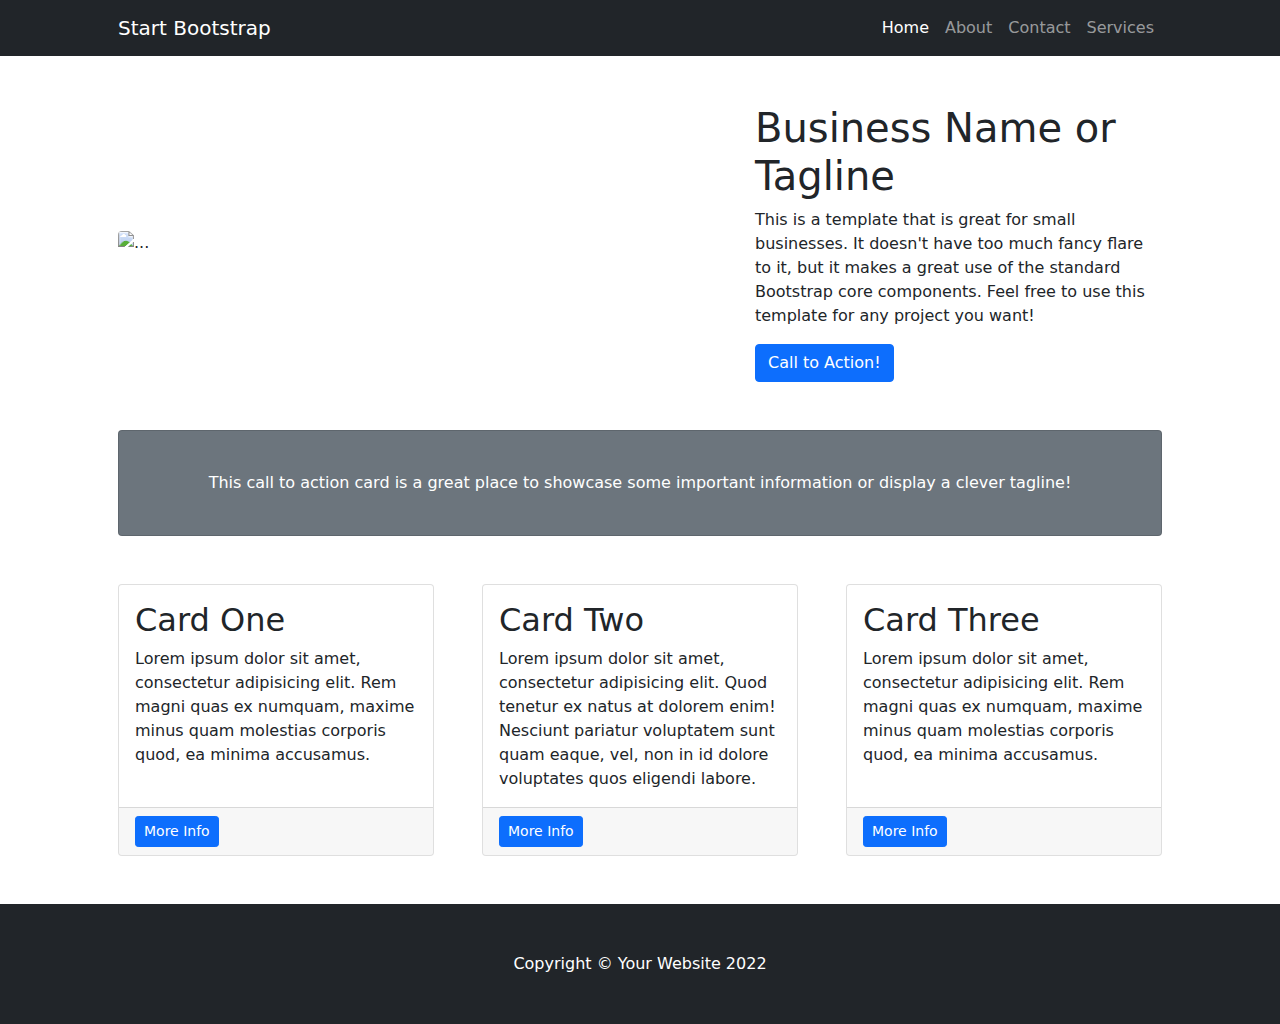
==== docs/index.html @ 7a0186b6 "Try bootstrap theme" ====
<!DOCTYPE html>
<html lang="en">
    <head>
        <meta charset="utf-8" />
        <meta name="viewport" content="width=device-width, initial-scale=1, shrink-to-fit=no" />
        <meta name="description" content="" />
        <meta name="author" content="" />
        <title>Small Business - Start Bootstrap Template</title>
        <!-- Favicon-->
        <link rel="icon" type="image/x-icon" href="assets/favicon.ico" />
        <!-- Core theme CSS (includes Bootstrap)-->
        <link href="css/styles.css" rel="stylesheet" />
    </head>
    <body>
        <!-- Responsive navbar-->
        <nav class="navbar navbar-expand-lg navbar-dark bg-dark">
            <div class="container px-5">
                <a class="navbar-brand" href="#!">Start Bootstrap</a>
                <button class="navbar-toggler" type="button" data-bs-toggle="collapse" data-bs-target="#navbarSupportedContent" aria-controls="navbarSupportedContent" aria-expanded="false" aria-label="Toggle navigation"><span class="navbar-toggler-icon"></span></button>
                <div class="collapse navbar-collapse" id="navbarSupportedContent">
                    <ul class="navbar-nav ms-auto mb-2 mb-lg-0">
                        <li class="nav-item"><a class="nav-link active" aria-current="page" href="#!">Home</a></li>
                        <li class="nav-item"><a class="nav-link" href="#!">About</a></li>
                        <li class="nav-item"><a class="nav-link" href="#!">Contact</a></li>
                        <li class="nav-item"><a class="nav-link" href="#!">Services</a></li>
                    </ul>
                </div>
            </div>
        </nav>
        <!-- Page Content-->
        <div class="container px-4 px-lg-5">
            <!-- Heading Row-->
            <div class="row gx-4 gx-lg-5 align-items-center my-5">
                <div class="col-lg-7"><img class="img-fluid rounded mb-4 mb-lg-0" src="https://dummyimage.com/900x400/dee2e6/6c757d.jpg" alt="..." /></div>
                <div class="col-lg-5">
                    <h1 class="font-weight-light">Business Name or Tagline</h1>
                    <p>This is a template that is great for small businesses. It doesn't have too much fancy flare to it, but it makes a great use of the standard Bootstrap core components. Feel free to use this template for any project you want!</p>
                    <a class="btn btn-primary" href="#!">Call to Action!</a>
                </div>
            </div>
            <!-- Call to Action-->
            <div class="card text-white bg-secondary my-5 py-4 text-center">
                <div class="card-body"><p class="text-white m-0">This call to action card is a great place to showcase some important information or display a clever tagline!</p></div>
            </div>
            <!-- Content Row-->
            <div class="row gx-4 gx-lg-5">
                <div class="col-md-4 mb-5">
                    <div class="card h-100">
                        <div class="card-body">
                            <h2 class="card-title">Card One</h2>
                            <p class="card-text">Lorem ipsum dolor sit amet, consectetur adipisicing elit. Rem magni quas ex numquam, maxime minus quam molestias corporis quod, ea minima accusamus.</p>
                        </div>
                        <div class="card-footer"><a class="btn btn-primary btn-sm" href="#!">More Info</a></div>
                    </div>
                </div>
                <div class="col-md-4 mb-5">
                    <div class="card h-100">
                        <div class="card-body">
                            <h2 class="card-title">Card Two</h2>
                            <p class="card-text">Lorem ipsum dolor sit amet, consectetur adipisicing elit. Quod tenetur ex natus at dolorem enim! Nesciunt pariatur voluptatem sunt quam eaque, vel, non in id dolore voluptates quos eligendi labore.</p>
                        </div>
                        <div class="card-footer"><a class="btn btn-primary btn-sm" href="#!">More Info</a></div>
                    </div>
                </div>
                <div class="col-md-4 mb-5">
                    <div class="card h-100">
                        <div class="card-body">
                            <h2 class="card-title">Card Three</h2>
                            <p class="card-text">Lorem ipsum dolor sit amet, consectetur adipisicing elit. Rem magni quas ex numquam, maxime minus quam molestias corporis quod, ea minima accusamus.</p>
                        </div>
                        <div class="card-footer"><a class="btn btn-primary btn-sm" href="#!">More Info</a></div>
                    </div>
                </div>
            </div>
        </div>
        <!-- Footer-->
        <footer class="py-5 bg-dark">
            <div class="container px-4 px-lg-5"><p class="m-0 text-center text-white">Copyright &copy; Your Website 2022</p></div>
        </footer>
        <!-- Bootstrap core JS-->
        <script src="https://cdn.jsdelivr.net/npm/bootstrap@5.1.3/dist/js/bootstrap.bundle.min.js"></script>
        <!-- Core theme JS-->
        <script src="js/scripts.js"></script>
    </body>
</html>
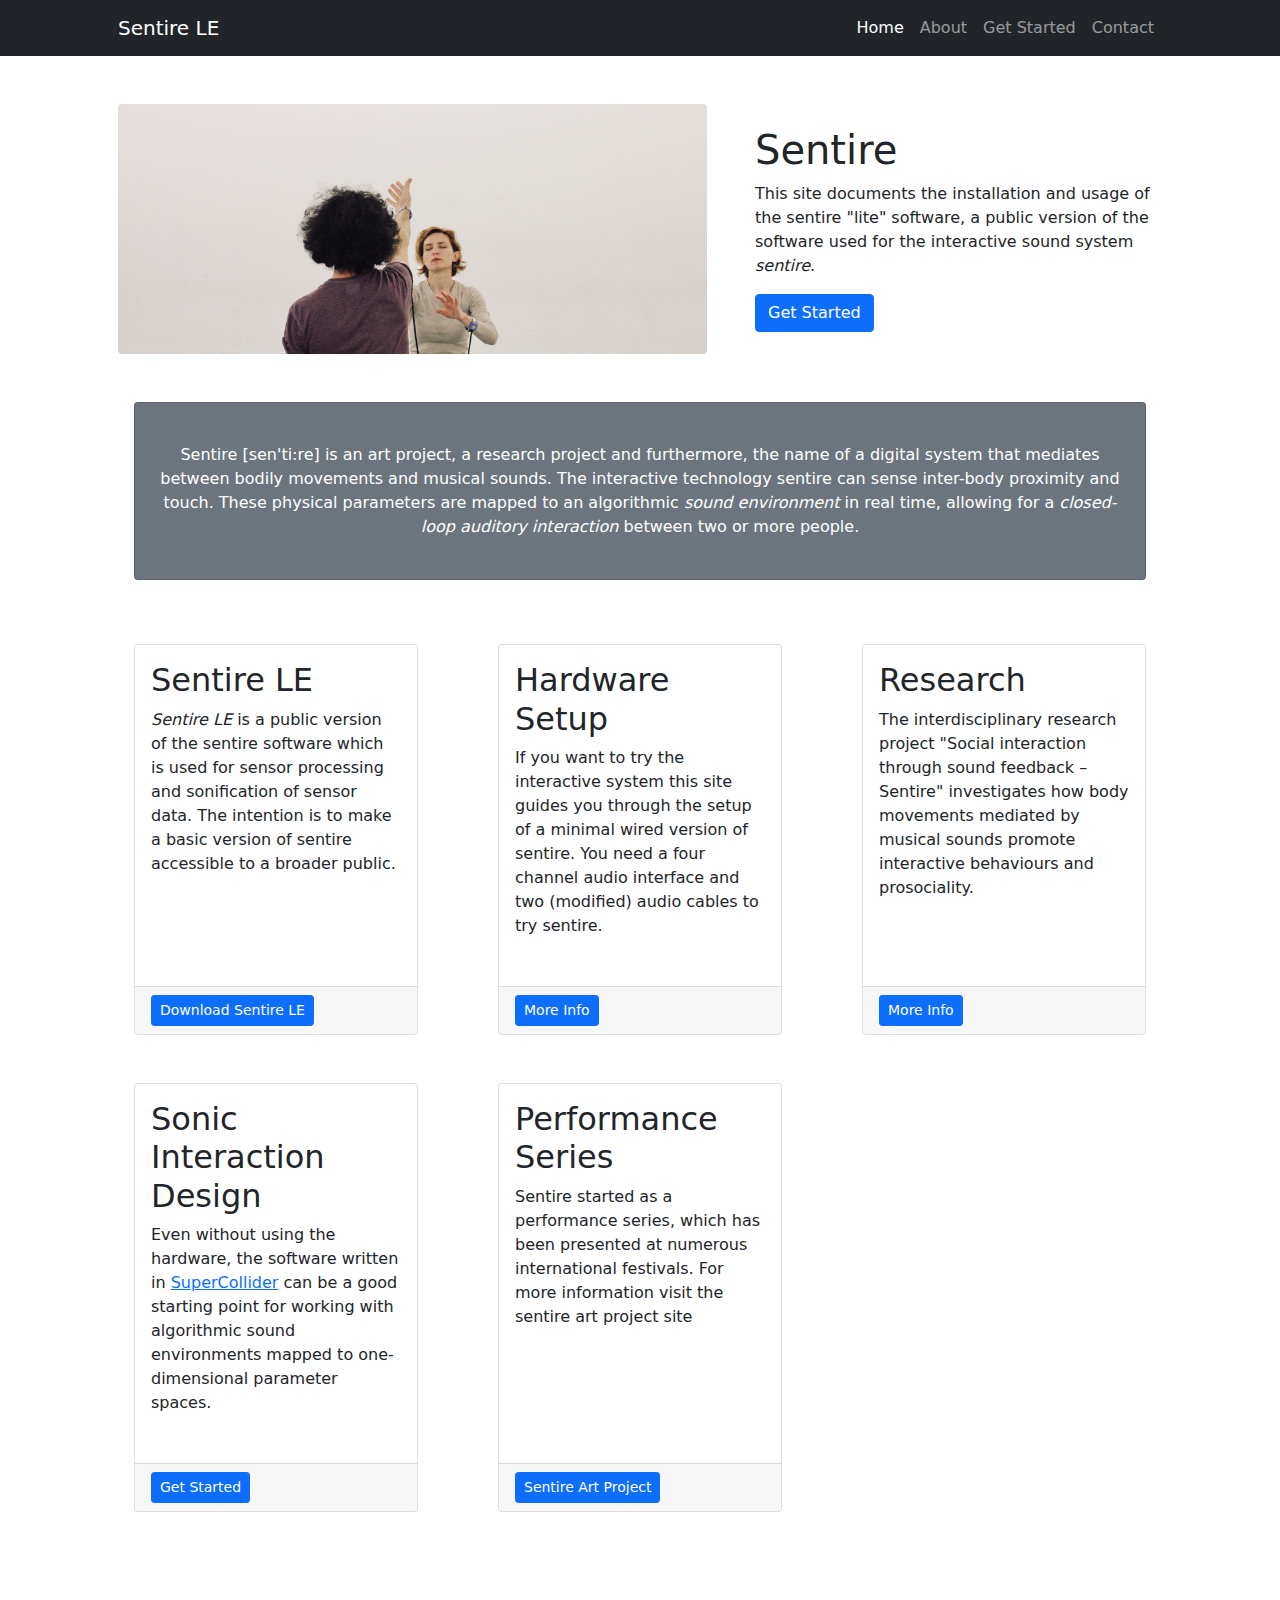
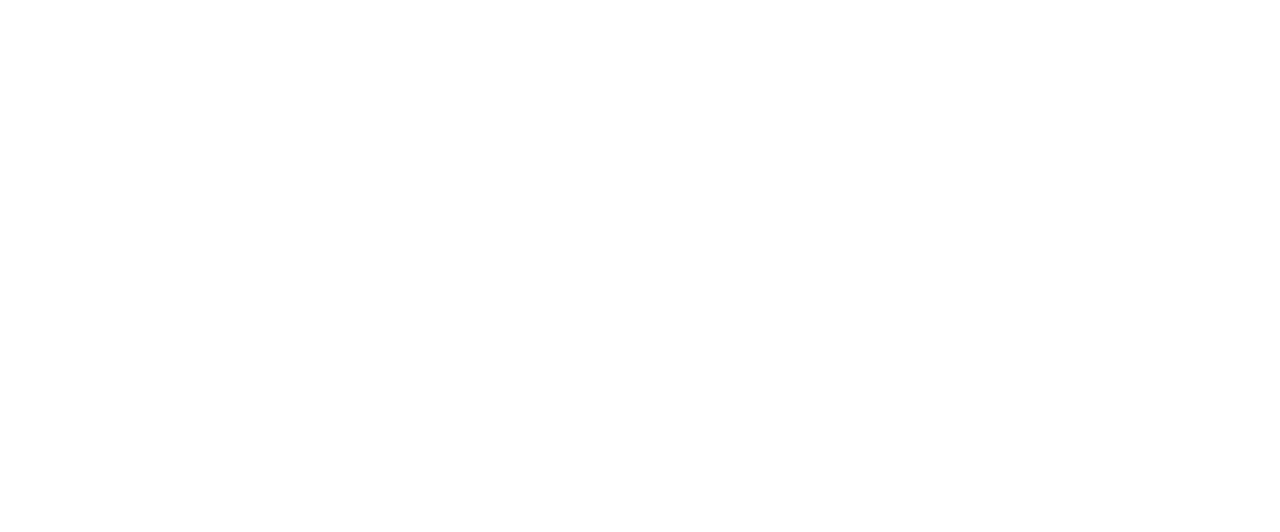
==== commit d215a847: "First simple version of web page, still work in progress" ====
--- a/docs/index.html
+++ b/docs/index.html
@@ -5,7 +5,7 @@
         <meta name="viewport" content="width=device-width, initial-scale=1, shrink-to-fit=no" />
         <meta name="description" content="" />
         <meta name="author" content="" />
-        <title>Small Business - Start Bootstrap Template</title>
+        <title>Sentire</title>
         <!-- Favicon-->
         <link rel="icon" type="image/x-icon" href="assets/favicon.ico" />
         <!-- Core theme CSS (includes Bootstrap)-->
@@ -15,14 +15,14 @@
         <!-- Responsive navbar-->
         <nav class="navbar navbar-expand-lg navbar-dark bg-dark">
             <div class="container px-5">
-                <a class="navbar-brand" href="#!">Start Bootstrap</a>
+                <a class="navbar-brand" href="#!">Sentire LE</a>
                 <button class="navbar-toggler" type="button" data-bs-toggle="collapse" data-bs-target="#navbarSupportedContent" aria-controls="navbarSupportedContent" aria-expanded="false" aria-label="Toggle navigation"><span class="navbar-toggler-icon"></span></button>
                 <div class="collapse navbar-collapse" id="navbarSupportedContent">
                     <ul class="navbar-nav ms-auto mb-2 mb-lg-0">
                         <li class="nav-item"><a class="nav-link active" aria-current="page" href="#!">Home</a></li>
                         <li class="nav-item"><a class="nav-link" href="#!">About</a></li>
+                        <li class="nav-item"><a class="nav-link" href="getting-started.html">Get Started</a></li>
                         <li class="nav-item"><a class="nav-link" href="#!">Contact</a></li>
-                        <li class="nav-item"><a class="nav-link" href="#!">Services</a></li>
                     </ul>
                 </div>
             </div>
@@ -31,24 +31,38 @@
         <div class="container px-4 px-lg-5">
             <!-- Heading Row-->
             <div class="row gx-4 gx-lg-5 align-items-center my-5">
-                <div class="col-lg-7"><img class="img-fluid rounded mb-4 mb-lg-0" src="https://dummyimage.com/900x400/dee2e6/6c757d.jpg" alt="..." /></div>
+                <div class="col-lg-7"><img class="img-fluid rounded mb-4 mb-lg-0" src="assets/sentire_front.jpg" alt="..." /></div>
                 <div class="col-lg-5">
-                    <h1 class="font-weight-light">Business Name or Tagline</h1>
-                    <p>This is a template that is great for small businesses. It doesn't have too much fancy flare to it, but it makes a great use of the standard Bootstrap core components. Feel free to use this template for any project you want!</p>
-                    <a class="btn btn-primary" href="#!">Call to Action!</a>
+                    <h1 class="font-weight-light">Sentire</h1>
+                    <p>This site documents the installation and usage of the sentire "lite" software, a public version of the software used for the interactive sound system <i>sentire</i>.
+                    </p>
+                    <a class="btn btn-primary" href="#!">Get Started</a>
                 </div>
             </div>
             <!-- Call to Action-->
             <div class="card text-white bg-secondary my-5 py-4 text-center">
-                <div class="card-body"><p class="text-white m-0">This call to action card is a great place to showcase some important information or display a clever tagline!</p></div>
+                <div class="card-body"><p class="text-white m-0">Sentire [sen'ti:re] is an art project, a research project and furthermore, the name of a digital system that mediates between bodily movements and musical sounds. The interactive technology sentire can sense inter-body proximity and touch.
+
+                These physical parameters are mapped to an algorithmic <i>sound environment</i> in real time, allowing for a <i>closed-loop auditory interaction</i> between two or more people.
+                </p></div>
             </div>
             <!-- Content Row-->
             <div class="row gx-4 gx-lg-5">
                 <div class="col-md-4 mb-5">
                     <div class="card h-100">
                         <div class="card-body">
-                            <h2 class="card-title">Card One</h2>
-                            <p class="card-text">Lorem ipsum dolor sit amet, consectetur adipisicing elit. Rem magni quas ex numquam, maxime minus quam molestias corporis quod, ea minima accusamus.</p>
+                            <h2 class="card-title">Sentire LE</h2>
+                            <p class="card-text"><i>Sentire LE</i> is a public version of the sentire software which is used for sensor processing and sonification of sensor data. The intention is to make a basic version of sentire accessible to a broader public. 
+                            </p>
+                        </div>
+                        <div class="card-footer"><a class="btn btn-primary btn-sm" href="#!">Download Sentire LE</a></div>
+                    </div>
+                </div>
+                <div class="col-md-4 mb-5">
+                    <div class="card h-100">
+                        <div class="card-body">
+                            <h2 class="card-title">Hardware Setup</h2>
+                            <p class="card-text">If you want to try the interactive system this site guides you through the setup of a minimal wired version of sentire. You need a four channel audio interface and two (modified) audio cables to try sentire. </p>
                         </div>
                         <div class="card-footer"><a class="btn btn-primary btn-sm" href="#!">More Info</a></div>
                     </div>
@@ -56,30 +70,57 @@
                 <div class="col-md-4 mb-5">
                     <div class="card h-100">
                         <div class="card-body">
-                            <h2 class="card-title">Card Two</h2>
-                            <p class="card-text">Lorem ipsum dolor sit amet, consectetur adipisicing elit. Quod tenetur ex natus at dolorem enim! Nesciunt pariatur voluptatem sunt quam eaque, vel, non in id dolore voluptates quos eligendi labore.</p>
+                            <h2 class="card-title">Research</h2>
+                            <p class="card-text">The interdisciplinary research project "Social interaction through sound feedback – Sentire" investigates how body movements mediated by musical sounds promote interactive behaviours and prosociality.</p>
                         </div>
-                        <div class="card-footer"><a class="btn btn-primary btn-sm" href="#!">More Info</a></div>
+                        <div class="card-footer"><a class="btn btn-primary btn-sm" target=”_blank” href="https://www.musikundmedien.hu-berlin.de/de/musikwissenschaft/systematik/projekte/sentire-soziale-interaktion-durch-klang-feedback">More Info</a></div>
                     </div>
                 </div>
                 <div class="col-md-4 mb-5">
                     <div class="card h-100">
                         <div class="card-body">
-                            <h2 class="card-title">Card Three</h2>
-                            <p class="card-text">Lorem ipsum dolor sit amet, consectetur adipisicing elit. Rem magni quas ex numquam, maxime minus quam molestias corporis quod, ea minima accusamus.</p>
+                            <h2 class="card-title">Sonic Interaction Design</h2>
+                            <p class="card-text">Even without using the hardware, the software written in 
+                                <a href="https://supercollider.github.io/">SuperCollider</a> can be a good starting point for working with algorithmic sound environments mapped to one-dimensional parameter spaces. </p>
                         </div>
-                        <div class="card-footer"><a class="btn btn-primary btn-sm" href="#!">More Info</a></div>
+                        <div class="card-footer"><a class="btn btn-primary btn-sm" href="getting-started.html">Get Started</a></div>
+                    </div>
+                </div>
+                <div class="col-md-4 mb-5">
+                    <div class="card h-100">
+                        <div class="card-body">
+                            <h2 class="card-title">Performance Series</h2>
+                            <p class="card-text">Sentire started as a performance series, which has been presented at numerous international festivals. For more information visit the sentire art project site
+                            </p>
+                        </div>
+                        <div class="card-footer"><a class="btn btn-primary btn-sm" target=”_blank” href="https://sentire.me/">Sentire Art Project</a></div>
                     </div>
                 </div>
             </div>
+
+            <!-- Video -->
+            <div class="row text-center">
+                <div class="embed-responsive embed-responsive-16by9">
+                    <div style="padding:56.25% 0 0 0;position:relative;"><iframe src="https://player.vimeo.com/video/317080128?h=a94bbb5393" style="position:absolute;top:0;left:0;width:100%;height:100%;" frameborder="0" allow="autoplay; fullscreen; picture-in-picture" allowfullscreen></iframe></div><script src="https://player.vimeo.com/api/player.js"></script>
+                </div>
+            </div>
+              
         </div>
         <!-- Footer-->
-        <footer class="py-5 bg-dark">
-            <div class="container px-4 px-lg-5"><p class="m-0 text-center text-white">Copyright &copy; Your Website 2022</p></div>
-        </footer>
+        <div id="footer"></div>
+
         <!-- Bootstrap core JS-->
         <script src="https://cdn.jsdelivr.net/npm/bootstrap@5.1.3/dist/js/bootstrap.bundle.min.js"></script>
+        
+        <!-- JQuery -->
+        <script 
+            src="https://code.jquery.com/jquery-3.3.1.js"
+            integrity="sha256-2Kok7MbOyxpgUVvAk/HJ2jigOSYS2auK4Pfzbm7uH60="
+            crossorigin="anonymous"></script>
+        
         <!-- Core theme JS-->
         <script src="js/scripts.js"></script>
+
+
     </body>
 </html>
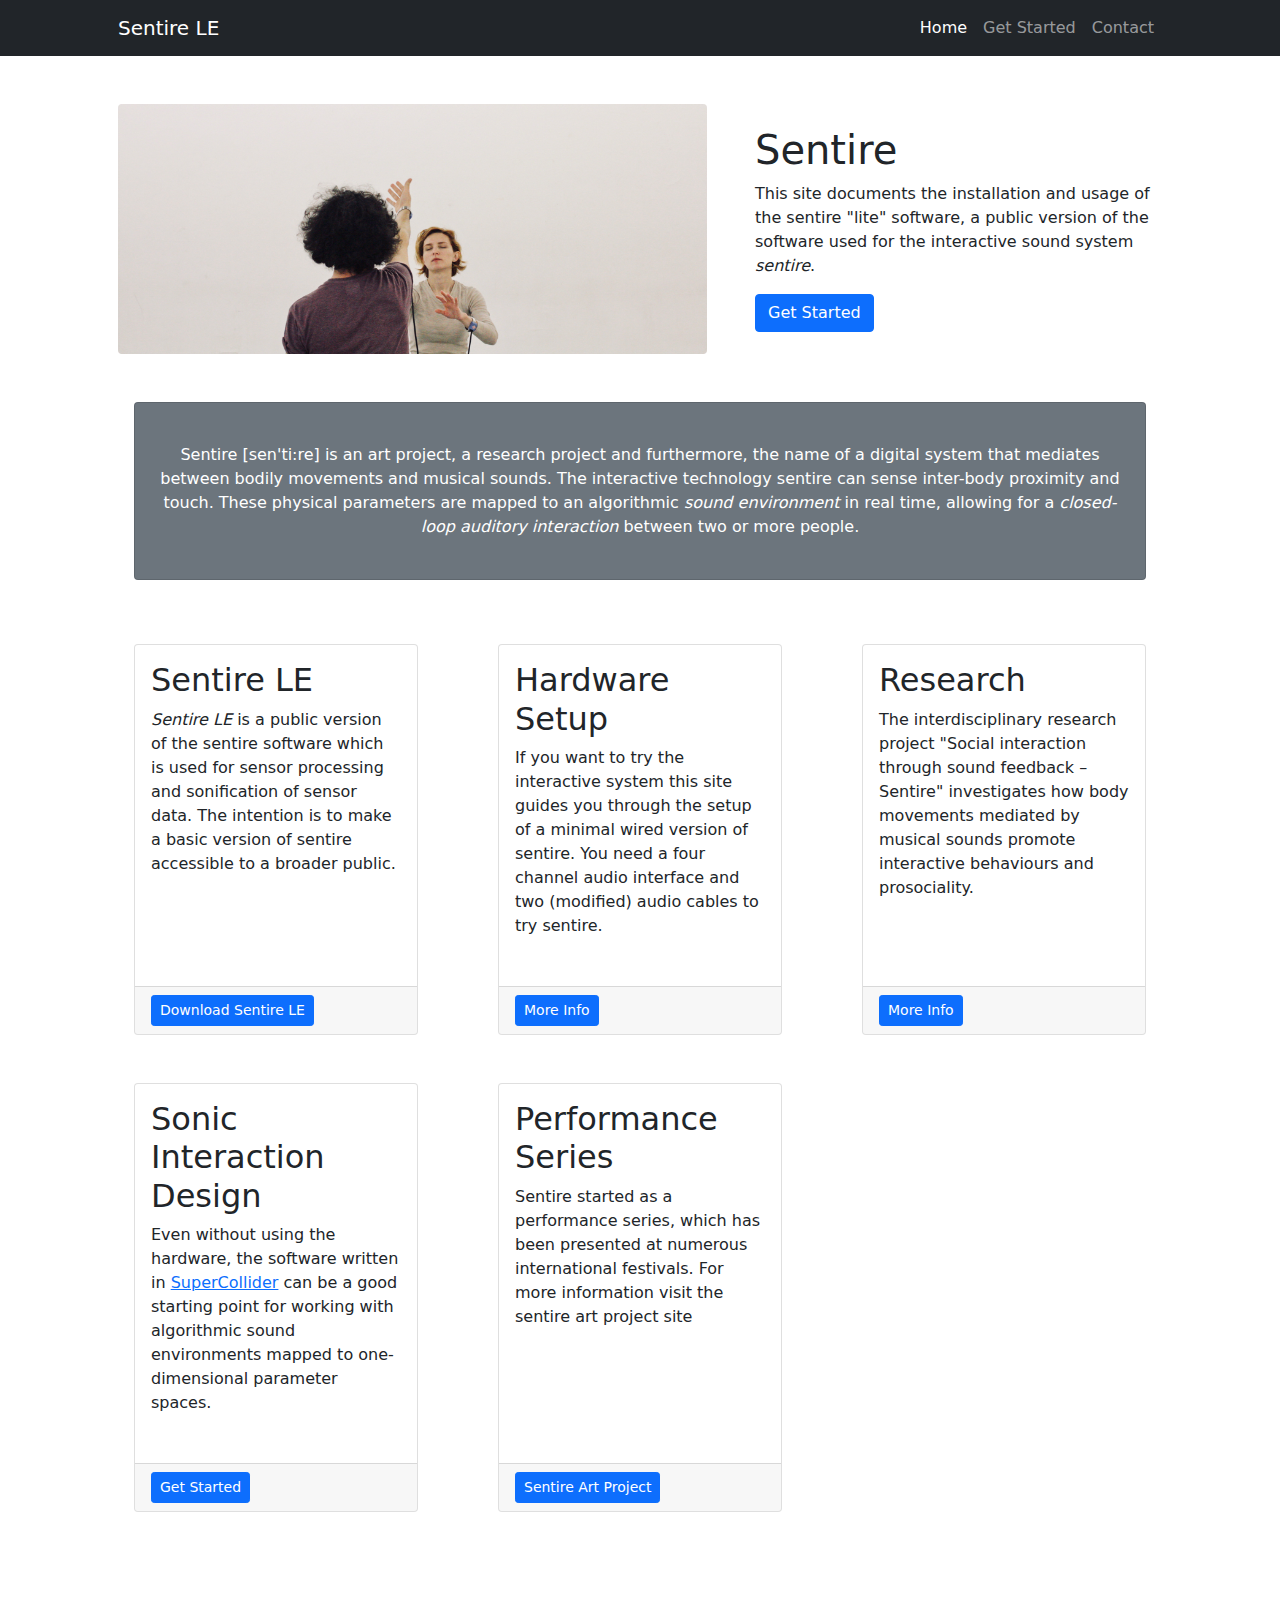
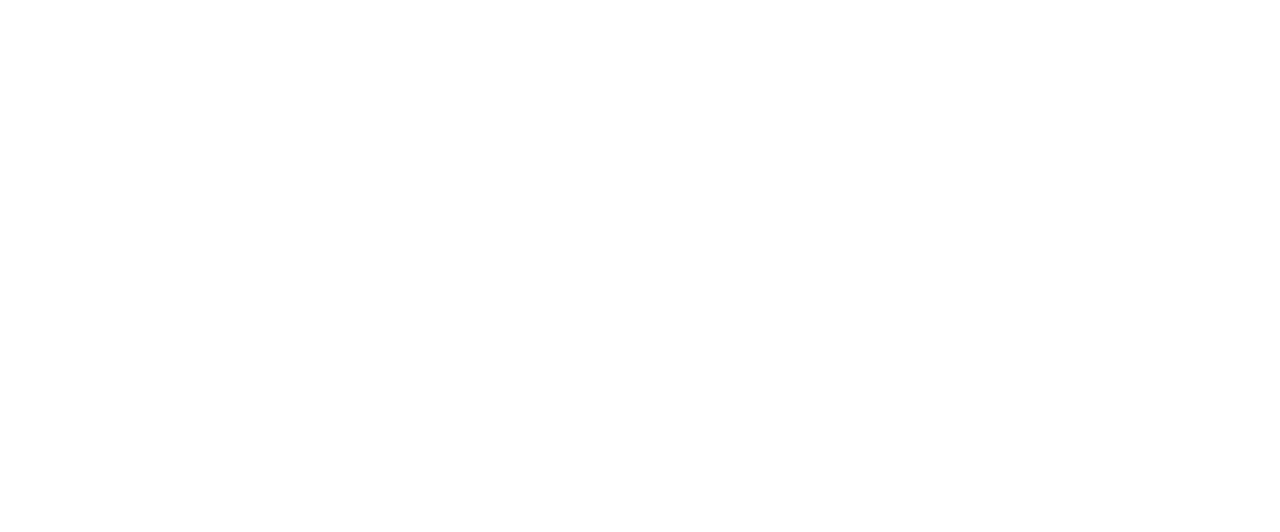
==== commit 832ac20b: "Plenty of new content, mainly getting started..." ====
--- a/docs/index.html
+++ b/docs/index.html
@@ -20,7 +20,6 @@
                 <div class="collapse navbar-collapse" id="navbarSupportedContent">
                     <ul class="navbar-nav ms-auto mb-2 mb-lg-0">
                         <li class="nav-item"><a class="nav-link active" aria-current="page" href="#!">Home</a></li>
-                        <li class="nav-item"><a class="nav-link" href="#!">About</a></li>
                         <li class="nav-item"><a class="nav-link" href="getting-started.html">Get Started</a></li>
                         <li class="nav-item"><a class="nav-link" href="#!">Contact</a></li>
                     </ul>
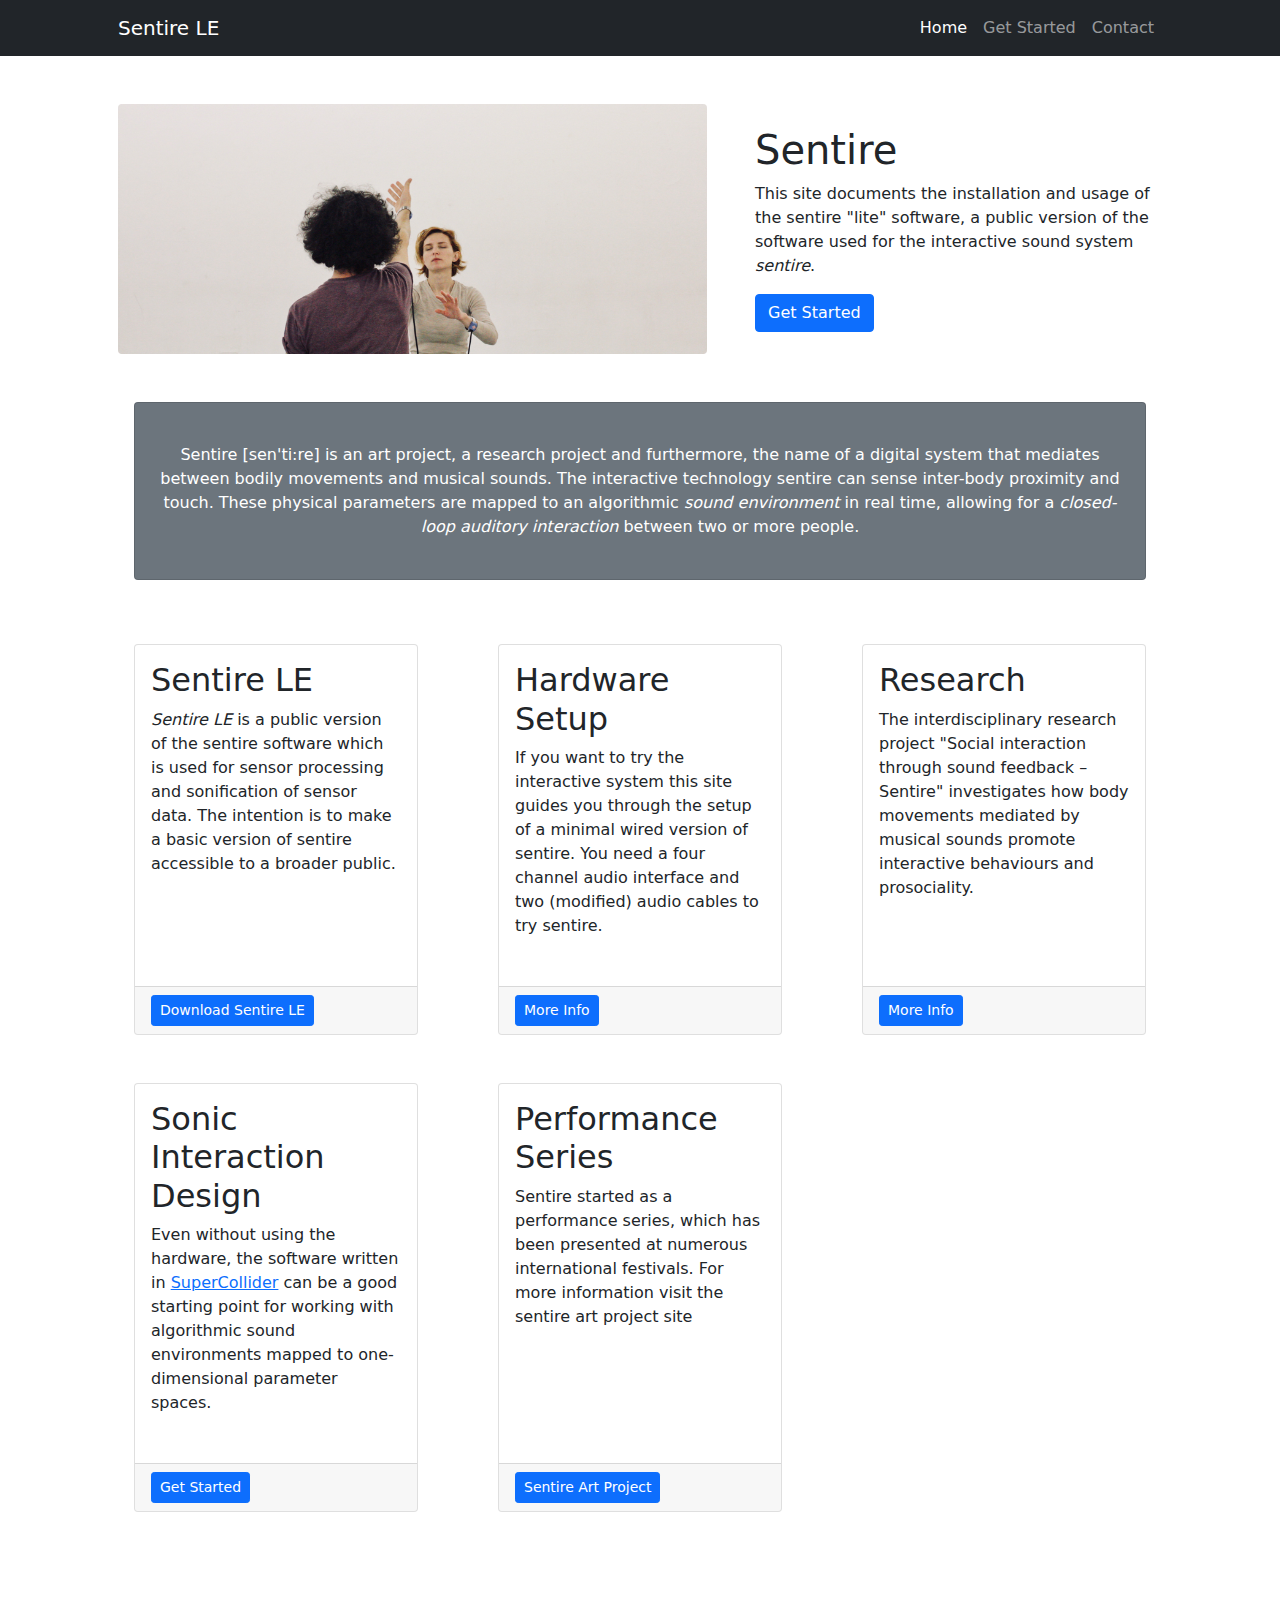
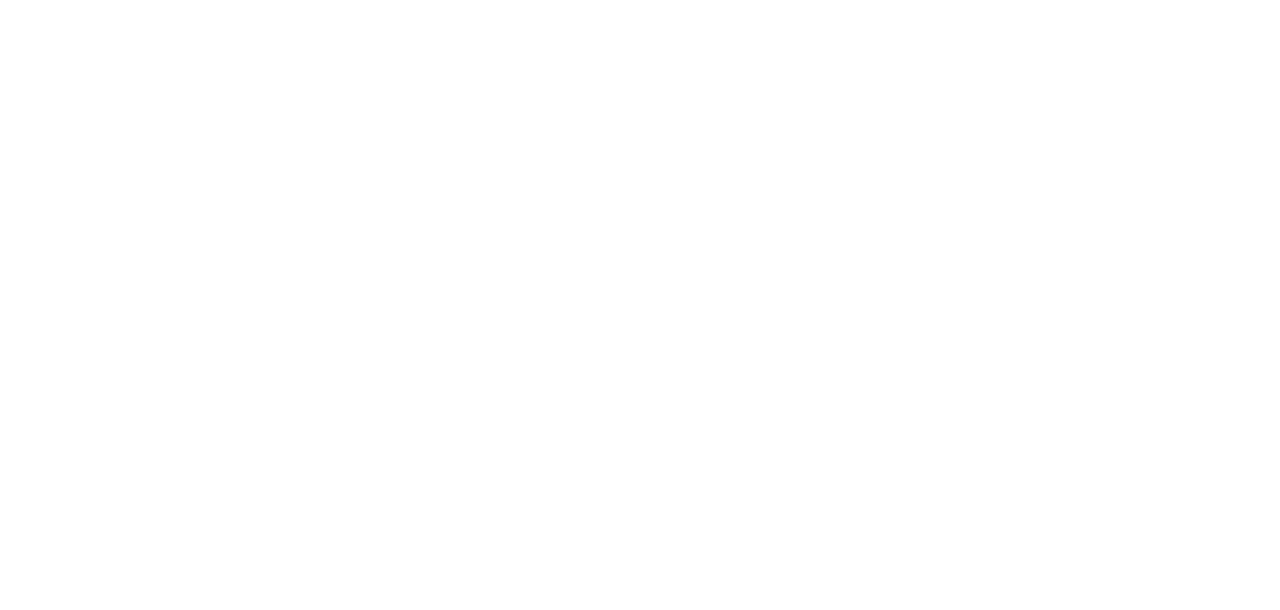
==== commit 4151193c: "Adds plenty of new content on the get started page" ====
--- a/docs/index.html
+++ b/docs/index.html
@@ -98,7 +98,7 @@
             </div>
 
             <!-- Video -->
-            <div class="row text-center">
+            <div class="col align-items-center px-3 my-5">
                 <div class="embed-responsive embed-responsive-16by9">
                     <div style="padding:56.25% 0 0 0;position:relative;"><iframe src="https://player.vimeo.com/video/317080128?h=a94bbb5393" style="position:absolute;top:0;left:0;width:100%;height:100%;" frameborder="0" allow="autoplay; fullscreen; picture-in-picture" allowfullscreen></iframe></div><script src="https://player.vimeo.com/api/player.js"></script>
                 </div>
